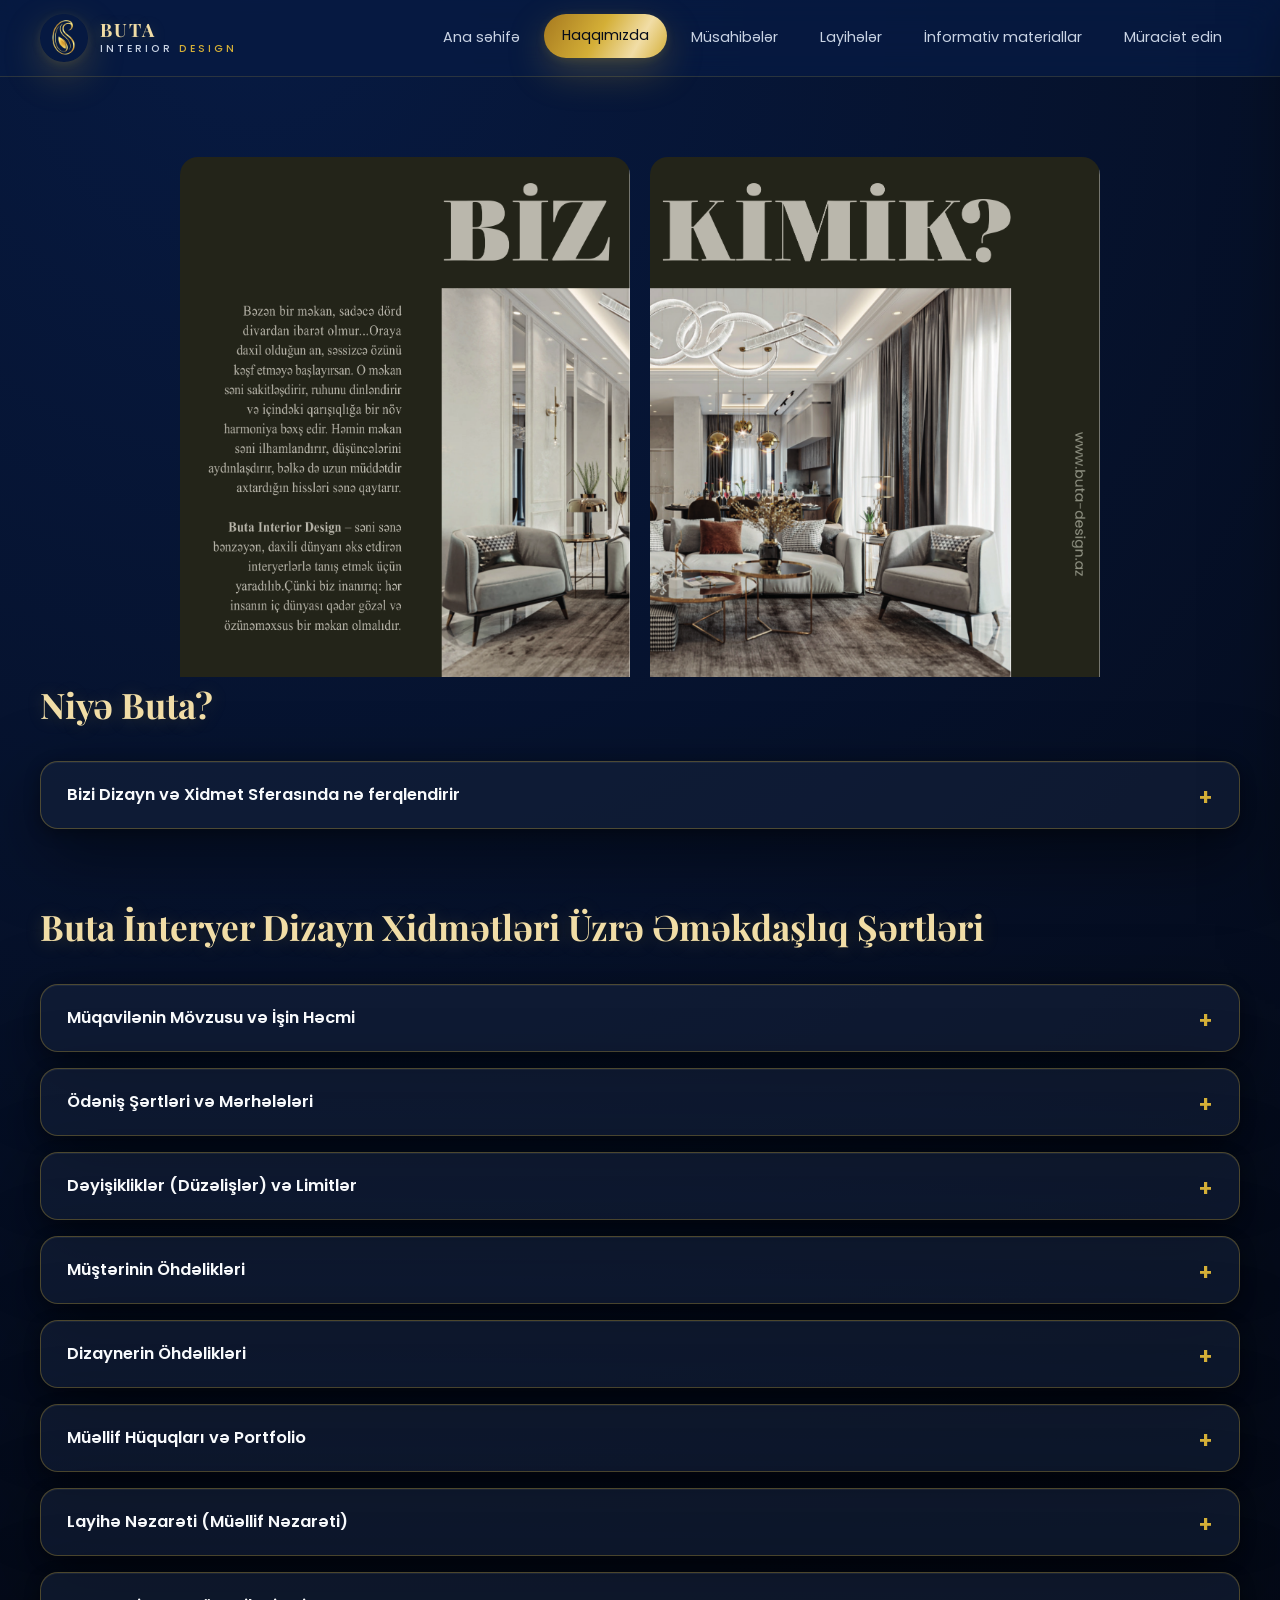
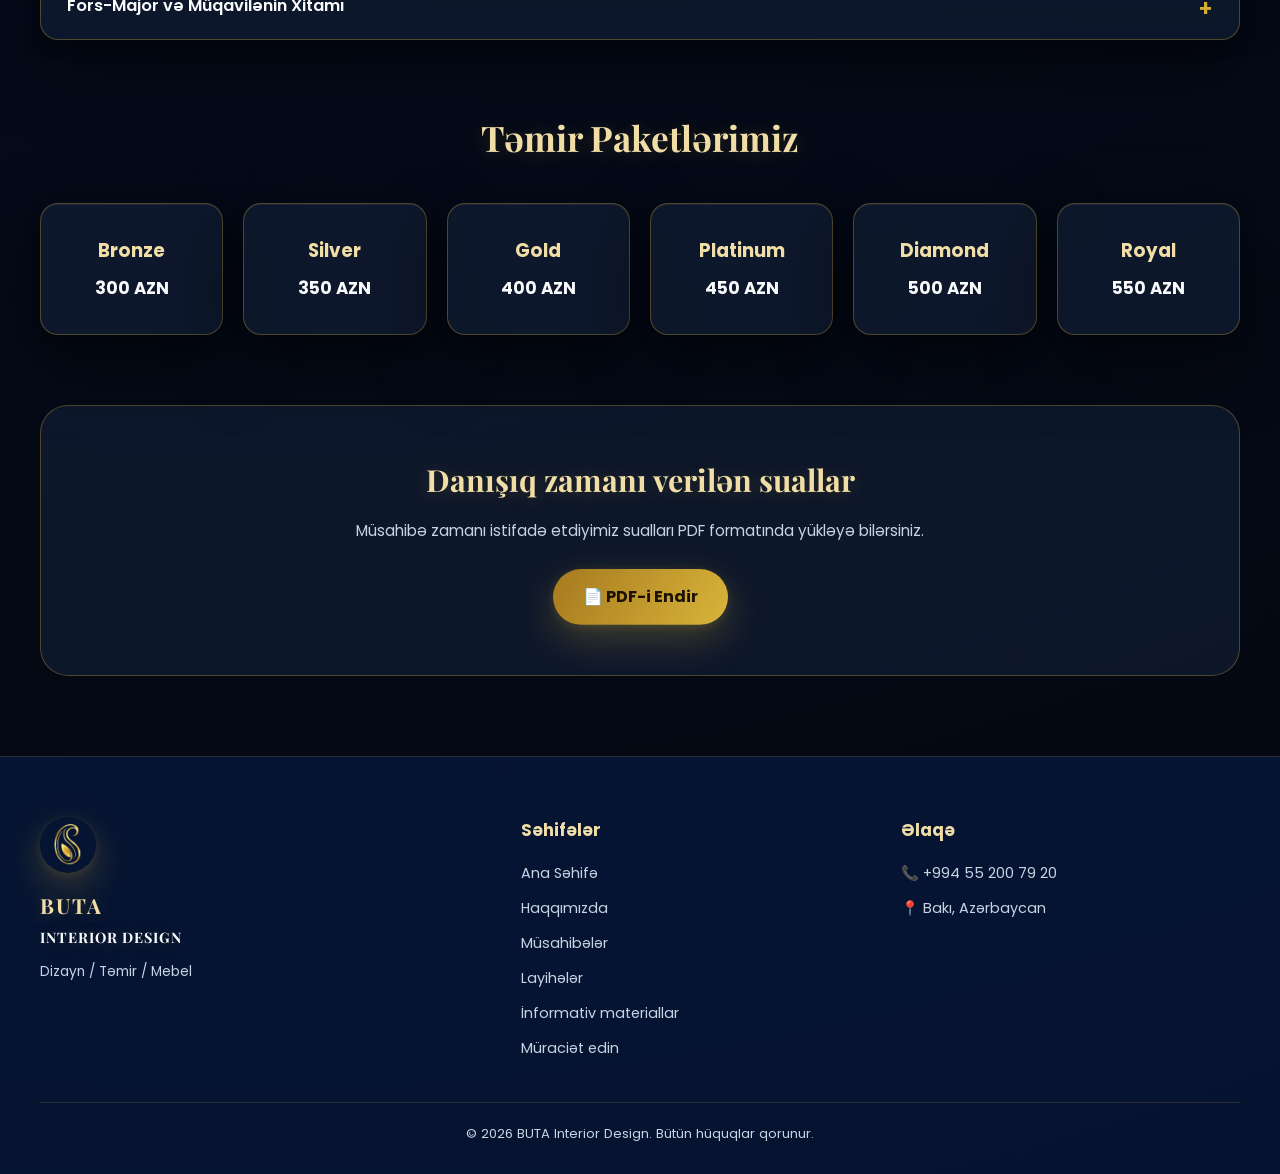
==== Haqqımızda.html @ 96681b08 "First commit" ====
<!DOCTYPE html>
<html lang="en">

<head>
    <meta charset="UTF-8">
    <meta name="viewport" content="width=device-width, initial-scale=1.0">
    <meta name="tutor" content="BUTA INTERIOR DESIGN">
    <title>BUTA INTERIOR DESIGN</title>
    <link rel="stylesheet" href="Haqqımızda.js">
    <link rel="stylesheet" href="css/Haqqımızda.css">
    <link rel="icon" type="image/x-icon" href="photo/logo.png">
    <link rel="preconnect" href="https://fonts.googleapis.com">
    <link rel="preconnect" href="https://fonts.gstatic.com" crossorigin>
    <link href="https://fonts.googleapis.com/css2?family=Poppins:wght@300;400;500;600;700;800&display=swap"
        rel="stylesheet">

    <link rel="stylesheet" href="https://cdnjs.cloudflare.com/ajax/libs/font-awesome/6.5.1/css/all.min.css"
        integrity="sha512-DTOQO9RWCH3ppGqcWaEA1BIZOC6xxalwEsw9c2QQeAIftl+Vegovlnee1c9QX4TctnWMn13TZye+giMm8e2LwA=="
        crossorigin="anonymous" referrerpolicy="no-referrer" />
</head>

<div id="lightbox">
    <img id="lightbox-img">
</div>

<script>
    const images = document.querySelectorAll(".gallery img");
    const lightbox = document.getElementById("lightbox");
    const lightboxImg = document.getElementById("lightbox-img");

    images.forEach(img => {
        img.onclick = () => {
            lightbox.style.display = "flex";
            lightboxImg.src = img.src;
        };
    });

    lightbox.onclick = () => {
        lightbox.style.display = "none";
    };
</script>

<body>
    <header>

        <div id="logo">
            <img src="photo/logo1.png" alt="Logo">

            <div>
                <h2>BUTA</h2>
                <h4>INTERIOR <span>DESIGN</span></h4>
            </div>
        </div>

        <nav id="cnav">
            <ul>
                <li><a href="index.html">Ana səhifə</a></li>
                <li><a class="nav" href="Haqqımızda.html">Haqqımızda</a></li>
                <li><a href="Müsahibə.html">Müsahibələr</a></li>
                <li><a href="Layihələr.html">Layihələr</a></li>
                <li><a href="İnformativ-materiallar.html">İnformativ materiallar</a></li>
                <li><a href="Əlaqə-saxlayın.html">Müraciət edin</a></li>
            </ul>
        </nav>

        <input type="checkbox" id="menu">

        <label for="menu" class="menu-btn">☰</label>

        <nav class="sidebar">

            <div class="sidebar-header">

                <div class="sidebar-logo">

                    <img src="photo/logo1.png" alt="Logo">

                    <div>
                        <h2>BUTA</h2>
                        <h4>INTERIOR <span>DESIGN</span></h4>
                    </div>

                </div>

                <label for="menu" class="close-btn">✕</label>

            </div>

            <a href="index.html">Ana səhifə</a>
            <a class="nav" href="Haqqımızda.html">Haqqımızda</a>
            <a href="Müsahibə.html">Müsahibələr</a>
            <a href="Layihələr.html">Layihələr</a>
            <a href="İnformativ-materiallar.html">İnformativ materiallar</a>
            <a href="Əlaqə-saxlayın.html">Müraciət edin</a>

        </nav>

    </header>

    <main>
        <section class="gallery">

            <div>
                <img src="photo/kataloq/page-02.png" alt="BUTA Interior Design kataloq səhifə 2">
                <img src="photo/kataloq/page-03.png" alt="BUTA Interior Design kataloq səhifə 3">
            </div>

            <div>
                <img src="photo/kataloq/page-04.png" alt="BUTA Interior Design kataloq səhifə 4">
                <img src="photo/kataloq/page-05.png" alt="BUTA Interior Design kataloq səhifə 5">
            </div>

            <div>
                <img src="photo/kataloq/page-06.png" alt="BUTA Interior Design kataloq səhifə 6">
                <img src="photo/kataloq/page-07.png" alt="BUTA Interior Design kataloq səhifə 7">
            </div>

            <div>
                <img src="photo/kataloq/page-08.png" alt="BUTA Interior Design kataloq səhifə 8">
                <img src="photo/kataloq/page-09.png" alt="BUTA Interior Design kataloq səhifə 9">
            </div>

            <div>
                <img src="photo/kataloq/page-10.png" alt="BUTA Interior Design kataloq səhifə 10">
                <img src="photo/kataloq/page-11.png" alt="BUTA Interior Design kataloq səhifə 11">
            </div>

            <div>
                <img src="photo/kataloq/page-12.png" alt="BUTA Interior Design kataloq səhifə 12">
                <img src="photo/kataloq/page-13.png" alt="BUTA Interior Design kataloq səhifə 13">
            </div>

            <div>
                <img src="photo/kataloq/page-14.png" alt="BUTA Interior Design kataloq səhifə 14">
                <img src="photo/kataloq/page-15.png" alt="BUTA Interior Design kataloq səhifə 15">
            </div>

            <div>
                <img src="photo/kataloq/page-16.png" alt="BUTA Interior Design kataloq səhifə 16">
                <img src="photo/kataloq/page-17.png" alt="BUTA Interior Design kataloq səhifə 17">
            </div>

        </section>

        <section id="sual">
            <h2 id="tez">Niyə Buta?</h2>
            <details>
                <summary>
                    Bizi Dizayn və Xidmət Sferasında nə ferqlendirir
                </summary>
                <p>

                    Fərdi və Funksional Yanaşma: Hər bir məkanı yalnız estetik deyil, həm də sizin həyat tərzinizə və
                    ehtiyaclarınıza uyğun, maksimum səmərəli şəkildə layihələndiririk.<br><br>

                    Minimalist və Müasir Həllər: Məkanın ölçüsündən asılı olmayaraq, erqonomik və nəfəs alan dizayn
                    anlayışı ilə rahatlıq yaradırıq.<br><br>

                    Açar Təhvil Vəd: Konsepsiyadan başlayaraq son detallara qədər bütün prosesi dəqiqliklə idarə edir,
                    vaxtınıza və büdcənizə qənaət edirik.<br><br>

                    Şəffaflıq və Keyfiyyət: Material seçimindən icraya kadar hər mərhələdə dürüstlük və yüksək keyfiyyət
                    standartlarını əsas tuturuq.<br><br>

                    Təcrübəli Komanda: Sahəsində mütəxəssis olan peşəkar komandamızla layihələrinizə dəyər
                    qatırıq.<br><br>

                    Nəticəyə Yönümlü Strategiya: Biz sadəcə xidmət göstərmirik; biznesinizin böyüməsinə və
                    effektivliyinin artmasına töhfə verən həllər təklif edirik.<br><br>

                    Innovativ və Müasir Metodlar: Ən son sənaye standartlarını və müasir yanaşmaları tətbiq edərək
                    işinizi irəliyə aparırıq.<br><br>

                    Davamlı Dəstək: Əməkdaşlığımız yalnız layihə bitənə qədər deyil — biz hər zaman tərəfdaşlarımızın
                    yanındayıq.
                </p>
            </details>

        </section>


        <section id="sual">

            <h2 id="tez">Buta İnteryer Dizayn Xidmətləri Üzrə Əməkdaşlıq Şərtləri</h2>

            <details>
                <summary>Müqavilənin Mövzusu və İşin Həcmi</summary>
                <p>
                    Dizayner, müştərinin təqdim etdiyi texniki tapşırıq (bəyənilən üslub, rəng palitrası və ehtiyaclar)
                    əsasında interyer dizayn layihəsini hazırlamağı öhdəsinə götürür.<br><br>

                    İşin həcminə (seçilən paketə uyğun olaraq): planlaşdırma həlləri (layout), 3D vizuallaşdırma
                    (render),
                    işçi cizgilər və material siyahısı daxildir.<br><br>

                    Sahənin ölçülərinin dəqiq götürülməsi dizayner (və ya şirkətin mütəxəssisi) tərəfindən həyata
                    keçirilir.
                    Müştəri tərəfindən verilən ölçülərdə xəta olarsa, dizayner məsuliyyət daşımır.
                </p>
            </details>

            <details>
                <summary>Ödəniş Şərtləri və Mərhələləri</summary>
                <p>
                    Layihənin ümumi dəyəri kvadratmetr (m²) əsasında və ya seçilmiş paket qiymətinə uyğun
                    hesablanır.<br><br>

                    Ödəniş 3 mərhələdə həyata keçirilir:
                    <br>• 40% – müqavilə imzalandıqdan sonra (beh).
                    <br>• 40% – 3D render mərhələsinə keçməzdən əvvəl.
                    <br>• 20% – layihə tam təhvil verilməzdən əvvəl.<br><br>

                    Ödəniş gecikdirilərsə, dizayner işi dayandırmaq və layihənin təhvil müddətini gecikdirilən gün qədər
                    uzatmaq hüququna malikdir.
                </p>
            </details>

            <details>
                <summary>Dəyişikliklər (Düzəlişlər) və Limitlər</summary>
                <p>
                    Təsdiqlənmiş hər mərhələ növbəti mərhələ üçün əsas hesab edilir.<br><br>

                    Müştəri 3D render mərhələsində maksimum <strong>2 dəfə</strong> pulsuz düzəliş etmək hüququna
                    malikdir.<br><br>

                    Layihə təsdiqləndikdən sonra edilən əsas dəyişikliklər əlavə ödənişlə həyata keçirilir.
                </p>
            </details>

            <details>
                <summary>Müştərinin Öhdəlikləri</summary>
                <p>
                    • İstəklərini və büdcəsini əvvəlcədən dəqiq bildirmək.<br>
                    • Təqdim olunan eskiz və renderlərə maksimum 3 iş günü ərzində rəy vermək.<br>
                    • Lazımi məlumat və sənədləri vaxtında təqdim etmək.
                </p>
            </details>

            <details>
                <summary>Dizaynerin Öhdəlikləri</summary>
                <p>
                    • Layihəni razılaşdırılmış müddətdə hazırlamaq.<br>
                    • Peşəkar və keyfiyyətli xidmət göstərmək.<br>
                    • Material və mebel seçimində real bazarda mövcud olan variantları nəzərə almaq.
                </p>
            </details>

            <details>
                <summary>Müəllif Hüquqları və Portfolio</summary>
                <p>
                    Hazırlanmış layihənin müəllif hüquqları Buta Interior Design-a məxsusdur.<br><br>

                    Şirkət layihənin renderlərini və həyata keçirilmiş işlərin foto/video görüntülərini
                    müştərinin məxfiliyini qorumaq şərti ilə portfolio və sosial media hesablarında paylaşa
                    bilər.<br><br>

                    Müştəri layihənin paylaşılmasını istəmirsə, bu müqavilə bağlanarkən ayrıca qeyd edilməlidir.
                </p>
            </details>

            <details>
                <summary>Layihə Nəzarəti (Müəllif Nəzarəti)</summary>
                <p>
                    Layihənin təhvil verilməsi təmir prosesinə nəzarəti əhatə etmir.<br><br>

                    Müəllif nəzarəti (ustaların işinə nəzarət, material seçimi, obyektə baxış və s.)
                    ayrıca müqavilə və əlavə xidmət haqqı ilə həyata keçirilir.
                </p>
            </details>

            <details>
                <summary>Fors-Major və Müqavilənin Xitamı</summary>
                <p>
                    Tərəflərdən asılı olmayan hallar (təbii fəlakət, müharibə, qanunvericilik dəyişiklikləri və s.)
                    fors-major hesab edilir.<br><br>

                    Müştəri layihəni birtərəfli qaydada dayandırarsa,
                    həmin vaxta qədər görülmüş işlərə görə ödənilmiş beh geri qaytarılmır.
                </p>
            </details>
        </section>

        <section id="packages">

            <h2>Təmir Paketlərimiz</h2>

            <div class="package-list">

                <div class="package">
                    <h3>Bronze</h3>
                    <p>300 AZN</p>
                </div>

                <div class="package">
                    <h3>Silver</h3>
                    <p>350 AZN</p>
                </div>

                <div class="package">
                    <h3>Gold</h3>
                    <p>400 AZN</p>
                </div>

                <div class="package">
                    <h3>Platinum</h3>
                    <p>450 AZN</p>
                </div>

                <div class="package">
                    <h3>Diamond</h3>
                    <p>500 AZN</p>
                </div>

                <div class="package">
                    <h3>Royal</h3>
                    <p>550 AZN</p>
                </div>

            </div>

        </section>

        <section id="download">

            <h2>Danışıq zamanı verilən suallar</h2>

            <p>
                Müsahibə zamanı istifadə etdiyimiz sualları PDF formatında
                yükləyə bilərsiniz.
            </p>

            <a href="files/Buta.pdf" download class="download-btn">
                📄 PDF-i Endir
            </a>

        </section>
    </main>
    <footer id="footer">

        <div class="footer-container">

            <div class="footer-logo">
                <img src="photo/logo1.png" alt="BUTA Logo">

                <h2>BUTA <span>INTERIOR DESIGN</span></h2>
                <h4>Dizayn / Təmir / Mebel</h4>

            </div>

            <div class="footer-links">
                <h3>Səhifələr</h3>

                <a href="index.html">Ana Səhifə</a>
                <a href="Haqqımızda.html">Haqqımızda</a>
                <a href="Müsahibə.html">Müsahibələr</a>
                <a href="Layihələr.html">Layihələr</a>
                <a href="İnformativ-materiallar.html">İnformativ materiallar</a>
                <a href="Əlaqə-saxlayın.html">Müraciət edin</a>
            </div>

            <div class="footer-contact">
                <h3>Əlaqə</h3>

                <p>📞 +994 55 200 79 20</p>
                <p>📍 Bakı, Azərbaycan</p>
            </div>

        </div>

        <hr>

        <p class="copyright">
            © 2026 BUTA Interior Design. Bütün hüquqlar qorunur.
        </p>

    </footer>
</body>

</html>
---- css/Haqqımızda.css ----
@import url('https://fonts.googleapis.com/css2?family=Playfair+Display:wght@600;700;800&family=Poppins:wght@300;400;500;600;700;800&display=swap');

:root {
    --bg: #050B1A;
    --bg-secondary: #071A42;
    --card: #17233D;
    --gold: #D4AF37;
    --gold-light: #F1DDA6;
    --gold-deep: #A6791F;
    --text: #F8FAFC;
    --text-secondary: #C9D3E4;
    --glass-bg: rgba(23, 35, 61, 0.55);
    --glass-border: rgba(212, 175, 55, 0.32);
    --glass-blur: 24px;
    --radius-sm: 10px;
    --radius-md: 18px;
    --radius-lg: 28px;
    --shadow-soft: 0 24px 70px rgba(0, 0, 0, 0.5), 0 4px 16px rgba(0, 0, 0, 0.32), inset 0 1px 0 rgba(255, 255, 255, 0.06);
    --shadow-gold: 0 14px 38px rgba(212, 175, 55, 0.26), 0 2px 10px rgba(212, 175, 55, 0.14);
    --shadow-gold-strong: 0 20px 54px rgba(212, 175, 55, 0.38), 0 4px 18px rgba(212, 175, 55, 0.26);
    --transition-fast: 0.28s cubic-bezier(0.4, 0, 0.2, 1);
    --transition-med: 0.5s cubic-bezier(0.16, 1, 0.3, 1);
    --gradient-gold: linear-gradient(120deg, var(--gold-deep) 0%, var(--gold) 45%, var(--gold-light) 75%, var(--gold) 100%);
    --font-main: 'Poppins', 'Segoe UI', sans-serif;
    --font-display: 'Playfair Display', 'Poppins', serif;
}

* {
    margin: 0;
    padding: 0;
    box-sizing: border-box;
}

html {
    scroll-behavior: smooth;
}

body {
    font-family: var(--font-main);
    background: radial-gradient(circle at 20% 0%, var(--bg-secondary) 0%, var(--bg) 55%, #04070F 100%);
    color: var(--text);
    min-height: 100vh;
    overflow-x: hidden;
    line-height: 1.6;
    position: relative;
}

img {
    max-width: 100%;
    display: block;
}

a {
    text-decoration: none;
    color: inherit;
}

ul {
    list-style: none;
}

button {
    font-family: inherit;
    cursor: pointer;
}

::selection {
    background: var(--gold);
    color: var(--bg);
}

::-webkit-scrollbar {
    width: 10px;
}

::-webkit-scrollbar-track {
    background: var(--bg-secondary);
}

::-webkit-scrollbar-thumb {
    background: linear-gradient(var(--gold), var(--gold-light));
    border-radius: 10px;
}

.glass {
    background: var(--glass-bg);
    backdrop-filter: blur(var(--glass-blur));
    -webkit-backdrop-filter: blur(var(--glass-blur));
    border: 1px solid var(--glass-border);
    box-shadow: var(--shadow-soft);
}

header {
    position: sticky;
    top: 0;
    z-index: 100;
    background: rgba(7, 26, 66, 0.82);
    backdrop-filter: blur(16px);
    -webkit-backdrop-filter: blur(16px);
    border-bottom: 1px solid rgba(212, 175, 55, 0.18);
    display: flex;
    align-items: center;
    justify-content: space-between;
    padding: 14px 40px;
}

#logo {
    display: flex;
    align-items: center;
    gap: 12px;
}

#logo img {
    width: 48px;
    height: 48px;
    object-fit: contain;
    border-radius: 50%;
    box-shadow: var(--shadow-gold);
    transition: box-shadow var(--transition-med), transform var(--transition-med);
}

#logo:hover img {
    box-shadow: var(--shadow-gold-strong);
    transform: rotate(6deg);
}

#logo h2 {
    font-family: var(--font-display);
    font-size: 1.15rem;
    letter-spacing: 2px;
    color: var(--gold-light);
    font-weight: 700;
    line-height: 1.2;
    text-shadow: 0 2px 14px rgba(212, 175, 55, 0.25);
}

#logo h4 {
    font-size: 0.65rem;
    letter-spacing: 3px;
    color: var(--text-secondary);
    font-weight: 500;
}

#logo h4 span {
    color: var(--gold);
}

#cnav ul {
    display: flex;
    align-items: center;
    gap: 6px;
}

#cnav ul li a {
    display: inline-block;
    padding: 10px 18px;
    border-radius: 999px;
    font-size: 0.9rem;
    color: var(--text-secondary);
    transition: color var(--transition-fast), background var(--transition-fast), box-shadow var(--transition-fast), transform var(--transition-fast);
}

#cnav ul li a:hover,
#cnav ul li a.nav {
    color: var(--bg);
    background: var(--gradient-gold);
    box-shadow: var(--shadow-gold);
    transform: translateY(-2px);
}

#menu {
    display: none;
}

.menu-btn {
    display: none;
    font-size: 1.6rem;
    color: var(--gold-light);
    cursor: pointer;
    z-index: 210;
}

.sidebar {
    position: fixed;
    top: 0;
    right: -320px;
    width: 300px;
    height: 100vh;
    background: var(--bg-secondary);
    border-left: 1px solid rgba(212, 175, 55, 0.23);
    box-shadow: var(--shadow-soft);
    z-index: 9999;
    padding: 24px;
    display: flex;
    flex-direction: column;
    gap: 6px;
    transition: right var(--transition-med);
}

#menu:checked~.sidebar {
    right: 0;
}

.sidebar-header {
    display: flex;
    align-items: center;
    justify-content: space-between;
    margin-bottom: 30px;
    padding-bottom: 20px;
    border-bottom: 1px solid rgba(212, 175, 55, 0.18);
}

.sidebar-logo {
    display: flex;
    align-items: center;
    gap: 10px;
}

.sidebar-logo img {
    width: 42px;
    height: 42px;
    border-radius: 50%;
    object-fit: contain;
}

.sidebar-logo h2 {
    font-family: var(--font-display);
    font-size: 1rem;
    color: var(--gold-light);
    letter-spacing: 2px;
}

.sidebar-logo h4 {
    font-size: 0.6rem;
    letter-spacing: 2px;
    color: var(--text-secondary);
}

.sidebar-logo h4 span {
    color: var(--gold);
}

.close-btn {
    font-size: 1.4rem;
    color: var(--gold-light);
    cursor: pointer;
}

.sidebar a {
    padding: 14px 16px;
    border-radius: var(--radius-sm);
    color: var(--text-secondary);
    font-size: 0.95rem;
    transition: color var(--transition-fast), background var(--transition-fast), box-shadow var(--transition-fast), transform var(--transition-fast);
}

.sidebar a:hover,
.sidebar a.nav {
    color: var(--bg);
    background: var(--gradient-gold);
    box-shadow: var(--shadow-gold);
    transform: translateX(4px);
}

main {
    position: relative;
    z-index: 1;
}

.btn {
    display: inline-flex;
    align-items: center;
    gap: 8px;
    padding: 15px 30px;
    border-radius: 999px;
    background: linear-gradient(120deg, var(--gold-deep), var(--gold) 25%, var(--gold-light) 50%, var(--gold) 75%, var(--gold-deep));
    background-size: 220% auto;
    background-position: left center;
    color: #1B1203;
    font-weight: 700;
    font-size: 0.95rem;
    letter-spacing: 0.4px;
    box-shadow: var(--shadow-gold);
    transition: transform var(--transition-fast), box-shadow var(--transition-fast), background-position var(--transition-med);
}

.btn:hover {
    transform: translateY(-3px) scale(1.02);
    background-position: right center;
    box-shadow: var(--shadow-gold-strong);
}

#footer {
    position: relative;
    z-index: 1;
    background: rgba(7, 26, 66, 0.68);
    border-top: 1px solid rgba(212, 175, 55, 0.18);
    padding: 60px 40px 30px;
    margin-top: 80px;
}

.footer-container {
    max-width: 1200px;
    margin: 0 auto;
    display: grid;
    grid-template-columns: 1.3fr 1fr 1fr;
    gap: 40px;
}

.footer-logo {
    display: flex;
    flex-direction: column;
    gap: 6px;
}

.footer-logo img {
    width: 56px;
    height: 56px;
    border-radius: 50%;
    margin-bottom: 10px;
    box-shadow: var(--shadow-gold);
}

.footer-logo h2 {
    font-family: var(--font-display);
    font-size: 1.3rem;
    color: var(--gold-light);
    letter-spacing: 2px;
    text-shadow: 0 2px 18px rgba(212, 175, 55, 0.25);
}

.footer-logo h2 span {
    color: var(--text);
    font-size: 0.9rem;
    letter-spacing: 1px;
    display: block;
    margin-top: 4px;
}

.footer-logo h4 {
    color: var(--text-secondary);
    font-size: 0.85rem;
    font-weight: 400;
    margin-top: 6px;
}

.footer-links h3,
.footer-contact h3 {
    color: var(--gold-light);
    font-size: 1.05rem;
    margin-bottom: 18px;
}

.footer-links a {
    display: block;
    color: var(--text-secondary);
    font-size: 0.9rem;
    margin-bottom: 12px;
    transition: all var(--transition-fast);
}

.footer-links a:hover {
    color: var(--gold-light);
    transform: translateX(6px);
    text-shadow: 0 0 18px rgba(212, 175, 55, 0.35);
}

.footer-contact p {
    color: var(--text-secondary);
    font-size: 0.9rem;
    margin-bottom: 12px;
}

#footer hr {
    border: none;
    border-top: 1px solid rgba(212, 175, 55, 0.18);
    max-width: 1200px;
    margin: 30px auto 20px;
}

.copyright {
    text-align: center;
    color: var(--text-secondary);
    font-size: 0.82rem;
}

@media (max-width: 1088px) {
    #cnav {
        display: none;
    }

    .menu-btn {
        display: block;
    }

    .footer-container {
        grid-template-columns: 1fr;
        gap: 30px;
    }
}

@media (max-width: 640px) {
    header {
        padding: 12px 18px;
    }

    #logo img {
        width: 40px;
        height: 40px;
    }

    #footer {
        padding: 40px 20px 24px;
    }
}

main {
    max-width: 1300px;
    margin: 0 auto;
    padding: 60px 40px 0;
}

.gallery {
    display: flex;
    flex-direction: column;
    gap: 30px;

    overflow-y: auto;
    overflow-x: hidden;

    height: 60vh;

    padding: 20px;
    scroll-behavior: smooth;
}

.gallery::-webkit-scrollbar {
    width: 10px;
}

.gallery::-webkit-scrollbar-thumb {
    background: var(--gold);
    border-radius: 20px;
}

.gallery div {
    display: flex;
    justify-content: center;
    gap: 20px;
}

.gallery div img {
    width: 45%;
    max-width: 450px;
    height: auto;

    border-radius: 18px;
}

.gallery div img {
    transition: .3s;
    cursor: pointer;
}

.gallery div img:hover {
    transform: scale(1.02);
    box-shadow: 0 20px 40px rgba(0, 0, 0, .35);
}

#lightbox {
    display: none;
    position: fixed;
    inset: 0;
    background: rgba(2, 6, 18, 0.93);
    backdrop-filter: blur(8px);
    -webkit-backdrop-filter: blur(8px);
    align-items: center;
    justify-content: center;
    z-index: 300;
    cursor: zoom-out;
}

#lightbox img {
    max-width: 90%;
    max-height: 85%;
    border-radius: var(--radius-md);
    box-shadow: 0 25px 60px rgba(0, 0, 0, 0.65);
    border: 1px solid rgba(212, 175, 55, 0.34);
}

#sual {
    margin-bottom: 70px;
}

#tez {
    font-family: var(--font-display);
    font-size: clamp(1.6rem, 3vw, 2.2rem);
    color: var(--gold-light);
    margin-bottom: 28px;
    font-weight: 700;
    text-shadow: 0 2px 18px rgba(212, 175, 55, 0.22);
}

details {
    background: var(--glass-bg);
    border: 1px solid var(--glass-border);
    border-radius: var(--radius-md);
    margin-bottom: 16px;
    padding: 20px 26px;
    box-shadow: var(--shadow-soft);
    transition: border-color var(--transition-fast);
}

details[open] {
    border-color: rgba(212, 175, 55, 0.5);
}

summary {
    cursor: pointer;
    font-size: 1.02rem;
    font-weight: 600;
    color: var(--text);
    list-style: none;
    position: relative;
    padding-right: 30px;
    transition: color var(--transition-fast);
}

details[open] summary {
    color: var(--gold-light);
}

summary::-webkit-details-marker {
    display: none;
}

summary::after {
    content: '+';
    position: absolute;
    right: 0;
    top: -2px;
    color: var(--gold);
    font-size: 1.4rem;
    transition: transform var(--transition-fast);
}

details[open] summary::after {
    transform: rotate(45deg);
}

details p {
    margin-top: 16px;
    color: var(--text-secondary);
    font-size: 0.92rem;
    line-height: 1.8;
}

#packages {
    margin-bottom: 70px;
    text-align: center;
}

#packages h2 {
    font-family: var(--font-display);
    font-size: clamp(1.6rem, 3vw, 2.2rem);
    color: var(--gold-light);
    margin-bottom: 36px;
    font-weight: 700;
    text-shadow: 0 2px 18px rgba(212, 175, 55, 0.22);
}

.package-list {
    display: grid;
    grid-template-columns: repeat(6, 1fr);
    gap: 20px;
}

.package {
    padding: 32px 16px;
    border-radius: var(--radius-md);
    background: var(--glass-bg);
    border: 1px solid var(--glass-border);
    box-shadow: var(--shadow-soft);
    transition: all var(--transition-fast);
}

.package:hover {
    transform: translateY(-8px);
    border-color: rgba(212, 175, 55, 0.55);
    box-shadow: var(--shadow-gold-strong);
}

.package h3 {
    color: var(--gold-light);
    font-size: 1.15rem;
    margin-bottom: 10px;
}

.package p {
    color: var(--text);
    font-weight: 700;
    font-size: 1.05rem;
}

#download {
    text-align: center;
    padding: 50px 40px;
    border-radius: var(--radius-lg);
    background: var(--glass-bg);
    border: 1px solid var(--glass-border);
    margin-bottom: 60px;
}

#download h2 {
    font-family: var(--font-display);
    font-size: clamp(1.4rem, 2.6vw, 1.9rem);
    color: var(--gold-light);
    margin-bottom: 14px;
    font-weight: 700;
    text-shadow: 0 2px 18px rgba(212, 175, 55, 0.22);
}

#download p {
    color: var(--text-secondary);
    margin-bottom: 26px;
    font-size: 0.95rem;
}

.download-btn {
    display: inline-flex;
    align-items: center;
    gap: 10px;
    padding: 15px 30px;
    border-radius: 999px;
    background: var(--gradient-gold);
    background-size: 220% auto;
    background-position: left center;
    color: #1B1203;
    font-weight: 700;
    box-shadow: var(--shadow-gold);
    transition: transform var(--transition-fast), box-shadow var(--transition-fast), background-position var(--transition-med);
}

.download-btn:hover {
    transform: translateY(-3px) scale(1.02);
    background-position: right center;
    box-shadow: var(--shadow-gold-strong);
}

@media (max-width: 960px) {
    main {
        padding: 40px 24px 0;
    }

    .gallery>div {
        grid-template-columns: 1fr;
    }

    .gallery img {
        height: 260px;
    }

    .package-list {
        grid-template-columns: repeat(3, 1fr);
    }
}

@media (max-width: 768px) {
    .gallery div {
        display: contents;
    }

    .gallery div img {
        width: 100%;
        height: auto;
        aspect-ratio: 210/297;
        object-fit: cover;
        border-radius: 18px;
    }

}

@media (max-width: 640px) {
    details {
        padding: 16px 18px;
    }

    .package-list {
        grid-template-columns: repeat(2, 1fr);
    }
}

html,
body {
    overflow-x: hidden;
}
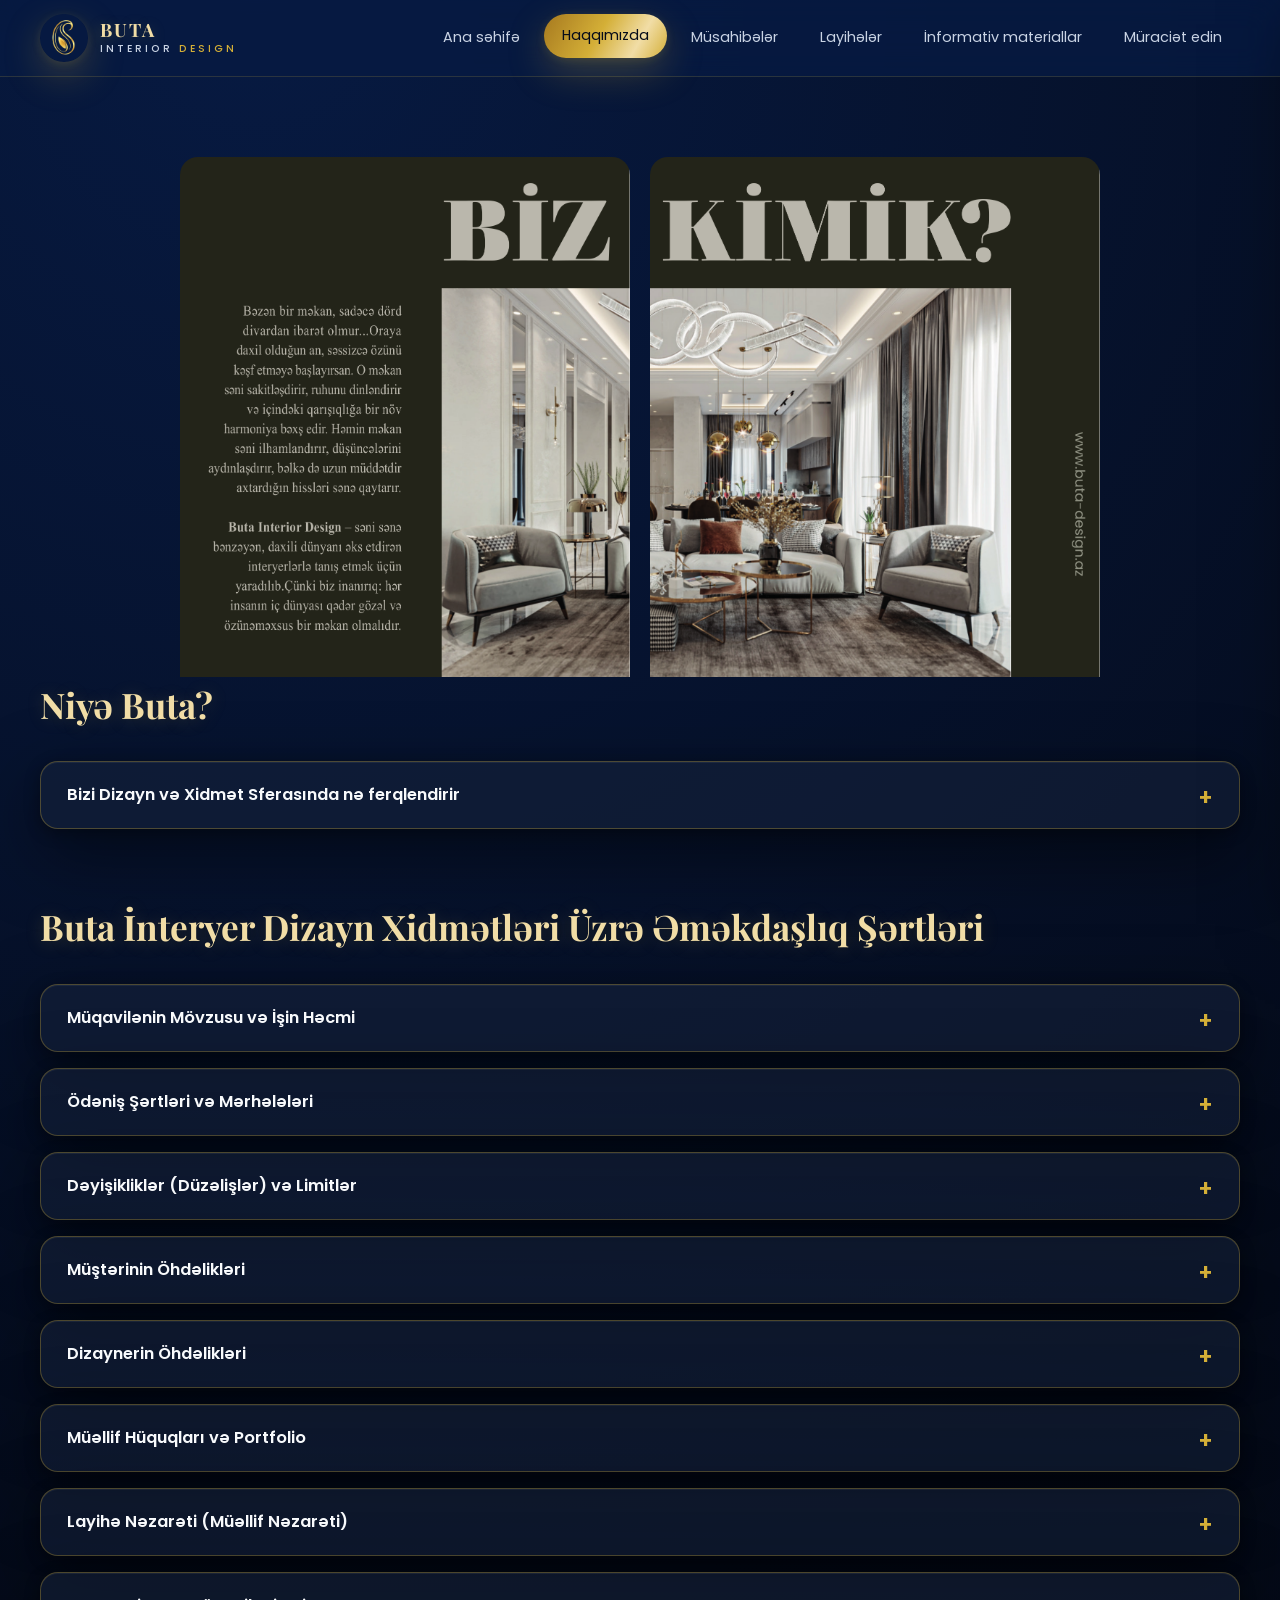
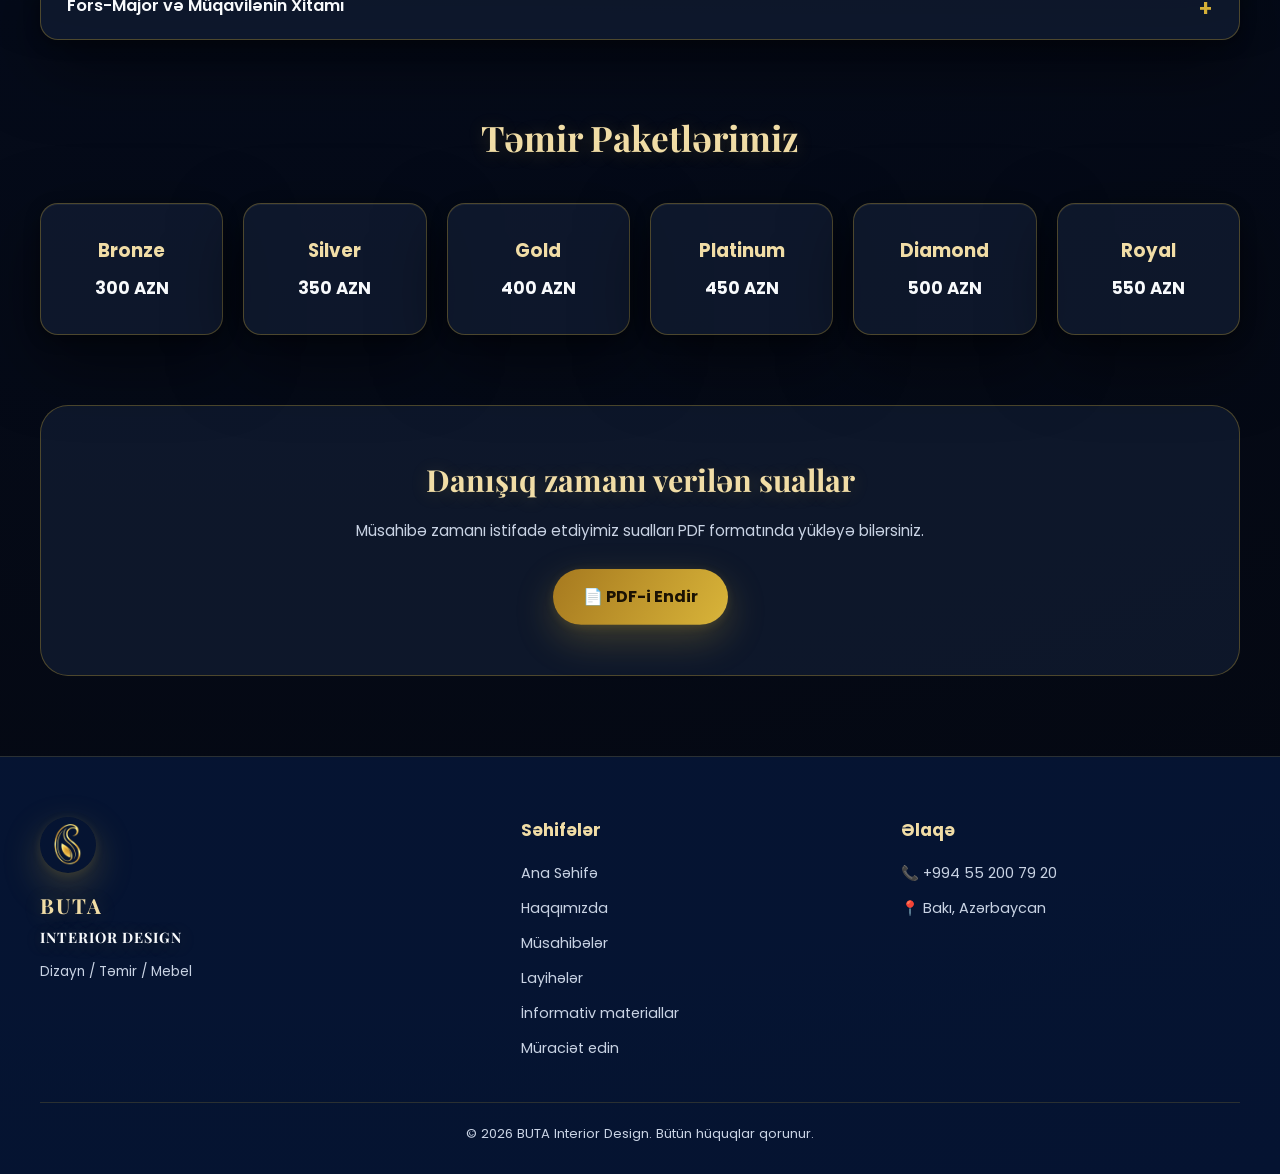
==== commit bf12e360: "Updated website" ====
--- a/Haqqımızda.html
+++ b/Haqqımızda.html
@@ -1,22 +1,38 @@
 <!DOCTYPE html>
-<html lang="en">
+<html lang="az">
 
 <head>
     <meta charset="UTF-8">
+
     <meta name="viewport" content="width=device-width, initial-scale=1.0">
-    <meta name="tutor" content="BUTA INTERIOR DESIGN">
+
+    <meta name="description"
+        content="BUTA Interior Design - Professional interior design services in Azerbaijan.">
+
+    <meta name="keywords"
+        content="interior design, BUTA, dizayn, ev dizaynı, ofis dizaynı, Azerbaijan">
+
+    <meta name="author" content="BUTA Interior Design">
+
     <title>BUTA INTERIOR DESIGN</title>
-    <link rel="stylesheet" href="Haqqımızda.js">
+
+    <link rel="icon" type="image/png" href="photo/logo.png">
+
     <link rel="stylesheet" href="css/Haqqımızda.css">
-    <link rel="icon" type="image/x-icon" href="photo/logo.png">
+
     <link rel="preconnect" href="https://fonts.googleapis.com">
     <link rel="preconnect" href="https://fonts.gstatic.com" crossorigin>
+
     <link href="https://fonts.googleapis.com/css2?family=Poppins:wght@300;400;500;600;700;800&display=swap"
         rel="stylesheet">
 
-    <link rel="stylesheet" href="https://cdnjs.cloudflare.com/ajax/libs/font-awesome/6.5.1/css/all.min.css"
+    <link rel="stylesheet"
+        href="https://cdnjs.cloudflare.com/ajax/libs/font-awesome/6.5.1/css/all.min.css"
         integrity="sha512-DTOQO9RWCH3ppGqcWaEA1BIZOC6xxalwEsw9c2QQeAIftl+Vegovlnee1c9QX4TctnWMn13TZye+giMm8e2LwA=="
-        crossorigin="anonymous" referrerpolicy="no-referrer" />
+        crossorigin="anonymous"
+        referrerpolicy="no-referrer" />
+
+    <script src="Haqqımızda.js" defer></script>
 </head>
 
 <div id="lightbox">
